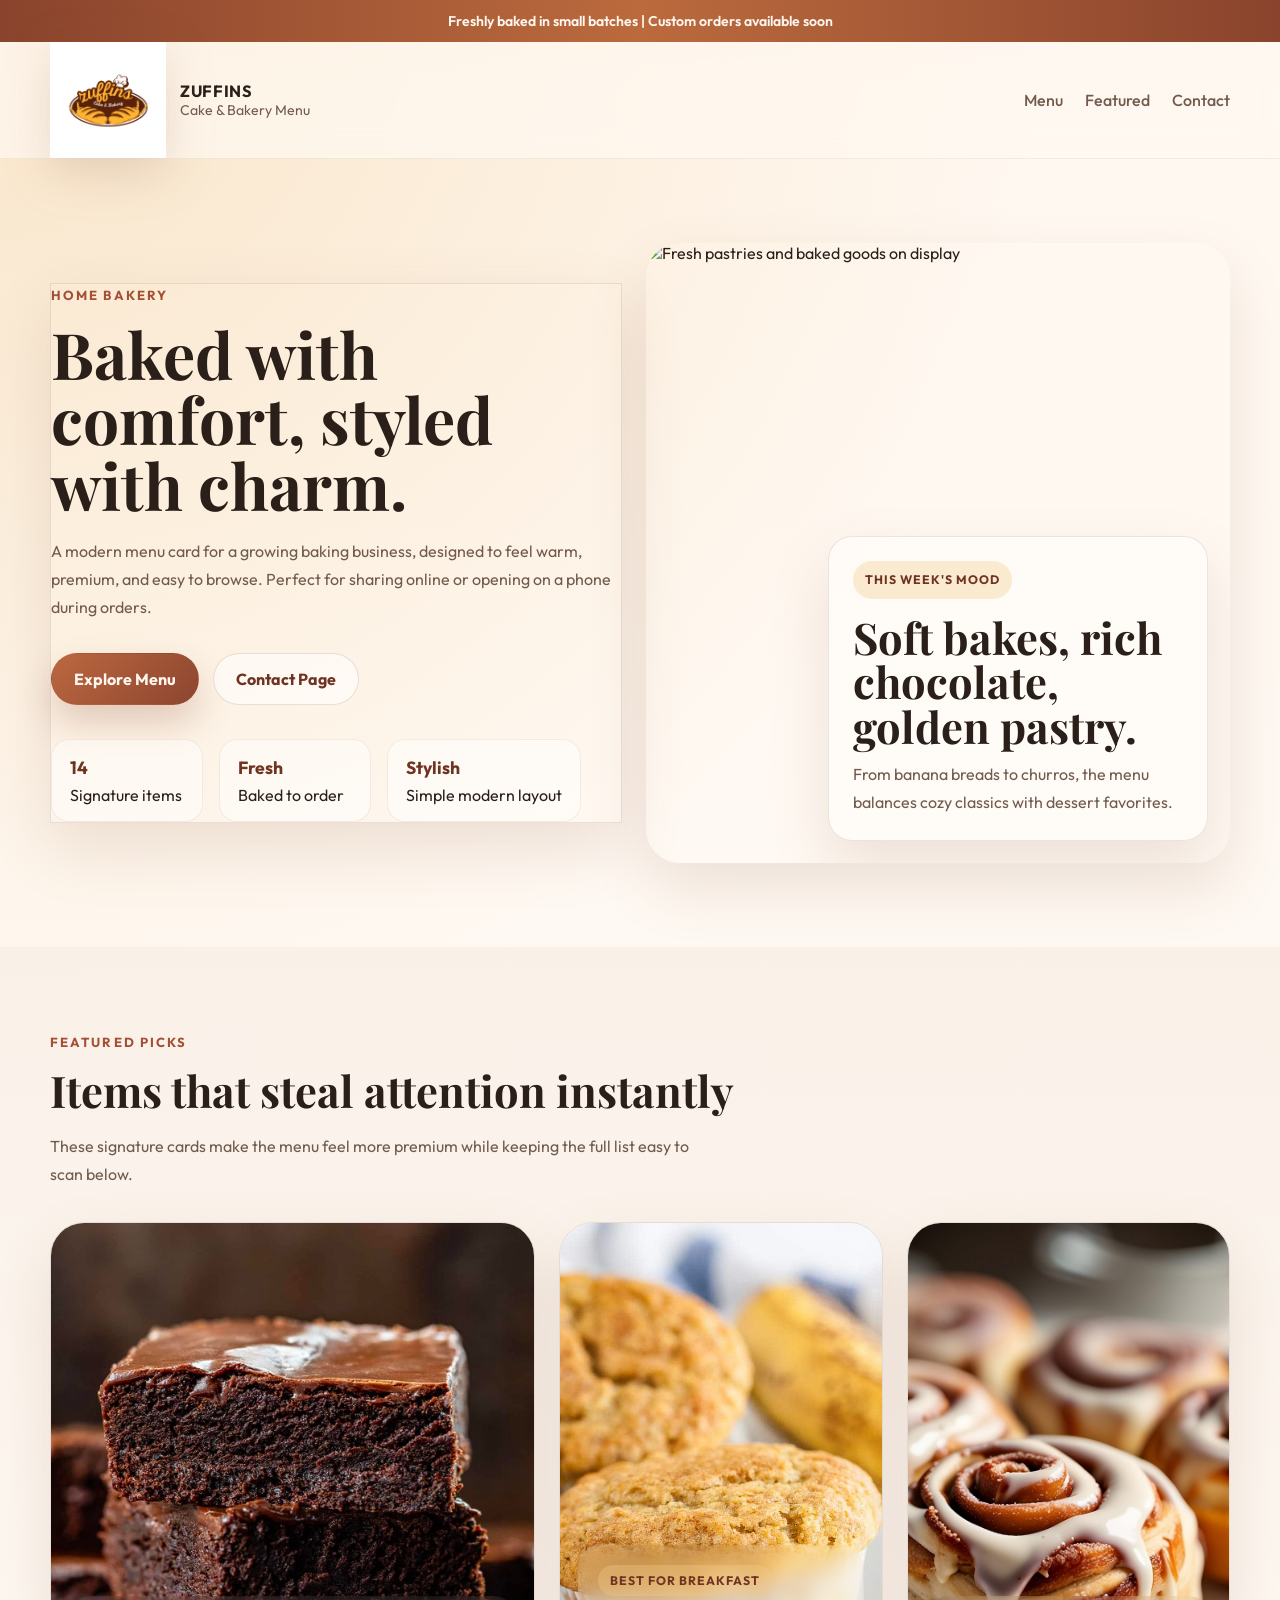
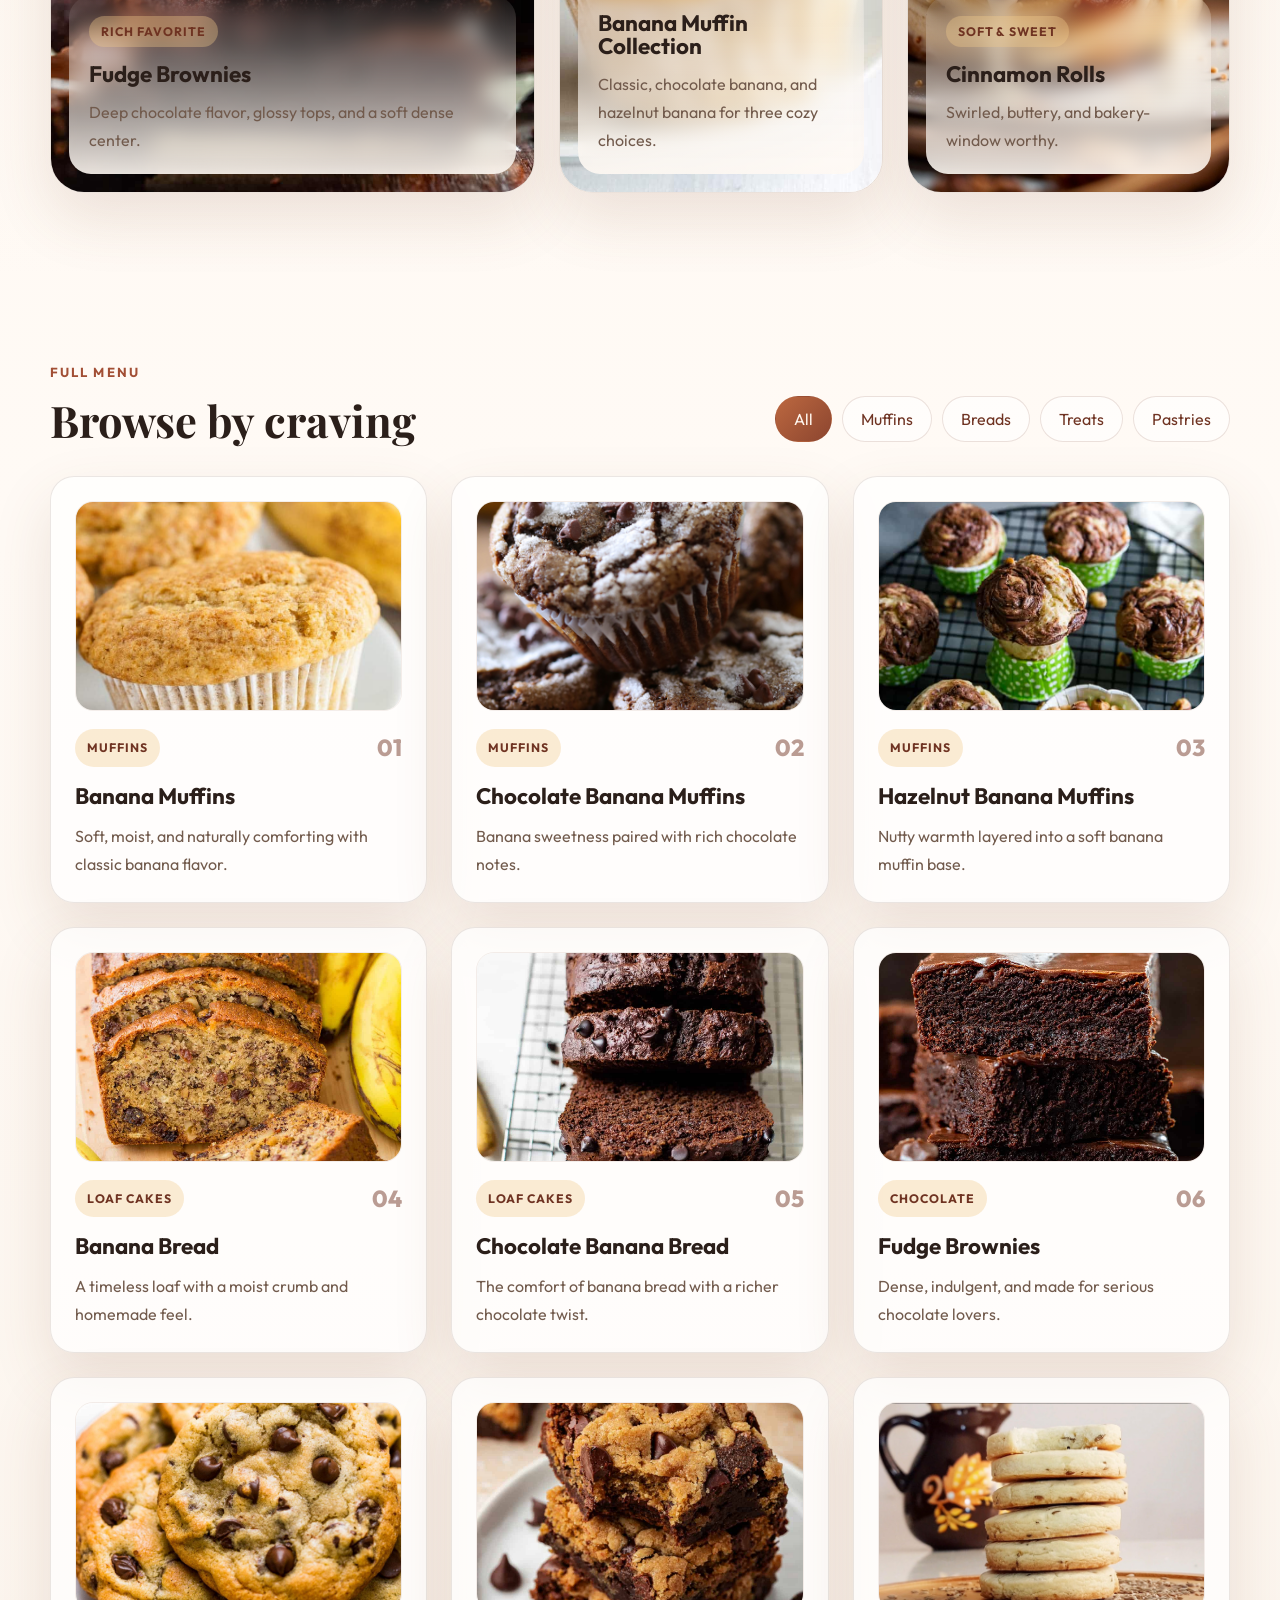
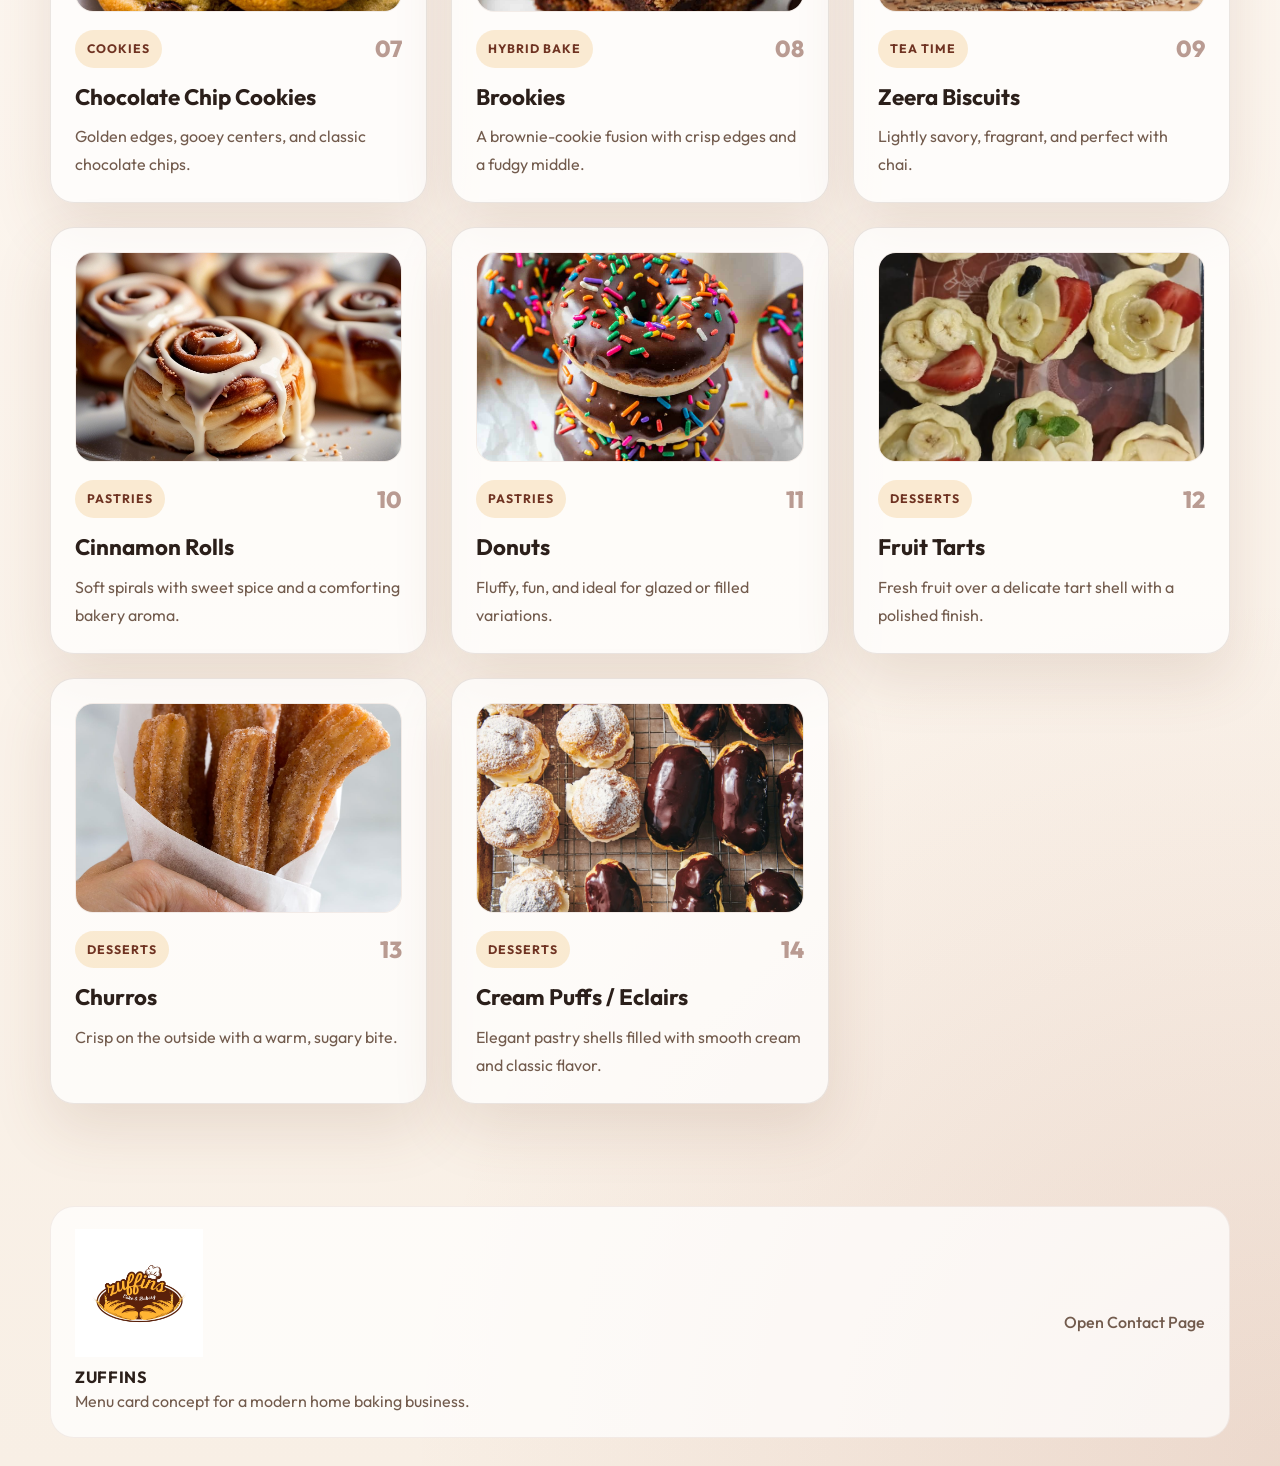
==== index.html @ c48b2ef0 "Initial bakery website" ====
<!DOCTYPE html>
<html lang="en">
<head>
  <meta charset="UTF-8">
  <meta name="viewport" content="width=device-width, initial-scale=1.0">
  <title>Zuffins | Bakery Menu</title>
  <meta name="description" content="A modern bakery menu featuring muffins, brownies, cookies, breads, and more.">
  <link rel="preconnect" href="https://fonts.googleapis.com">
  <link rel="preconnect" href="https://fonts.gstatic.com" crossorigin>
  <link href="https://fonts.googleapis.com/css2?family=Outfit:wght@300;400;500;600;700;800&family=Playfair+Display:wght@600;700;800&display=swap" rel="stylesheet">
  <link rel="stylesheet" href="bakery-menu.css">
</head>
<body>
  <div class="topbar">
    Freshly baked in small batches | Custom orders available soon
  </div>

  <header class="site-header">
    <div class="container nav-wrap">
      <a href="index.html" class="brand">
        <img src="bakery-logo.png" alt="Zuffins Cake and Bakery logo" class="brand-logo">
        <div class="brand-copy">
          <strong>Zuffins</strong>
          <span>Cake &amp; Bakery Menu</span>
        </div>
      </a>

      <nav class="site-nav">
        <a href="#menu">Menu</a>
        <a href="#specials">Featured</a>
        <a href="bakery-contact.html">Contact</a>
      </nav>
    </div>
  </header>

  <main>
    <section class="hero">
      <div class="container hero-grid">
        <div class="hero-copy">
          <p class="eyebrow">Home Bakery</p>
          <h1>Baked with comfort, styled with charm.</h1>
          <p class="hero-text">
            A modern menu card for a growing baking business, designed to feel warm, premium,
            and easy to browse. Perfect for sharing online or opening on a phone during orders.
          </p>

          <div class="hero-actions">
            <a href="#menu" class="button button-primary">Explore Menu</a>
            <a href="bakery-contact.html" class="button button-secondary">Contact Page</a>
          </div>

          <div class="hero-notes">
            <div>
              <strong>14</strong>
              <span>Signature items</span>
            </div>
            <div>
              <strong>Fresh</strong>
              <span>Baked to order</span>
            </div>
            <div>
              <strong>Stylish</strong>
              <span>Simple modern layout</span>
            </div>
          </div>
        </div>

        <div class="hero-card">
          <img src="https://images.pexels.com/photos/1854652/pexels-photo-1854652.jpeg?auto=compress&cs=tinysrgb&w=1200" alt="Fresh pastries and baked goods on display" loading="eager">
          <div class="hero-card-panel">
            <p class="panel-label">This Week's Mood</p>
            <h2>Soft bakes, rich chocolate, golden pastry.</h2>
            <p>From banana breads to churros, the menu balances cozy classics with dessert favorites.</p>
          </div>
        </div>
      </div>
    </section>

    <section class="section section-soft" id="specials">
      <div class="container">
        <div class="section-heading">
          <p class="eyebrow">Featured Picks</p>
          <h2>Items that steal attention instantly</h2>
          <p>These signature cards make the menu feel more premium while keeping the full list easy to scan below.</p>
        </div>

        <div class="featured-grid">
          <article class="featured-card featured-large">
            <img src="bakery-images/fudge%20brownies.jpg" alt="Chocolate brownies stacked on a plate" loading="lazy">
            <div class="featured-copy">
              <span class="tag">Rich Favorite</span>
              <h3>Fudge Brownies</h3>
              <p>Deep chocolate flavor, glossy tops, and a soft dense center.</p>
            </div>
          </article>

          <article class="featured-card">
            <img src="bakery-images/Banana-Muffins-Plated-Cravings-8.jpg" alt="Assorted muffins arranged on a serving tray" loading="lazy">
            <div class="featured-copy">
              <span class="tag">Best for Breakfast</span>
              <h3>Banana Muffin Collection</h3>
              <p>Classic, chocolate banana, and hazelnut banana for three cozy choices.</p>
            </div>
          </article>

          <article class="featured-card">
            <img src="bakery-images/cinnamon%20rolls.jpg" alt="Cinnamon rolls with icing" loading="lazy">
            <div class="featured-copy">
              <span class="tag">Soft &amp; Sweet</span>
              <h3>Cinnamon Rolls</h3>
              <p>Swirled, buttery, and bakery-window worthy.</p>
            </div>
          </article>
        </div>
      </div>
    </section>

    <section class="section" id="menu">
      <div class="container">
        <div class="section-heading heading-row">
          <div>
            <p class="eyebrow">Full Menu</p>
            <h2>Browse by craving</h2>
          </div>

          <div class="filter-bar" aria-label="Filter menu categories">
            <button class="filter-chip active" type="button" data-filter="all">All</button>
            <button class="filter-chip" type="button" data-filter="muffins">Muffins</button>
            <button class="filter-chip" type="button" data-filter="breads">Breads</button>
            <button class="filter-chip" type="button" data-filter="treats">Treats</button>
            <button class="filter-chip" type="button" data-filter="pastries">Pastries</button>
          </div>
        </div>

        <div class="menu-grid">
          <article class="menu-card" data-category="muffins">
            <img class="menu-card-media" src="bakery-images/Banana-Muffins-Plated-Cravings-8.jpg" alt="Banana muffins" loading="lazy">
            <div class="menu-card-top">
              <p class="menu-type">Muffins</p>
              <span>01</span>
            </div>
            <h3>Banana Muffins</h3>
            <p>Soft, moist, and naturally comforting with classic banana flavor.</p>
          </article>

          <article class="menu-card" data-category="muffins">
            <img class="menu-card-media" src="bakery-images/Chocolate%20banana%20muffins.jpg" alt="Chocolate banana muffins" loading="lazy">
            <div class="menu-card-top">
              <p class="menu-type">Muffins</p>
              <span>02</span>
            </div>
            <h3>Chocolate Banana Muffins</h3>
            <p>Banana sweetness paired with rich chocolate notes.</p>
          </article>

          <article class="menu-card" data-category="muffins">
            <img class="menu-card-media" src="bakery-images/Hazelnut%20Banana%20Muffins.jpg" alt="Hazelnut banana muffins" loading="lazy">
            <div class="menu-card-top">
              <p class="menu-type">Muffins</p>
              <span>03</span>
            </div>
            <h3>Hazelnut Banana Muffins</h3>
            <p>Nutty warmth layered into a soft banana muffin base.</p>
          </article>

          <article class="menu-card" data-category="breads">
            <img class="menu-card-media" src="bakery-images/banana%20bread.jpg" alt="Banana bread loaf" loading="lazy">
            <div class="menu-card-top">
              <p class="menu-type">Loaf Cakes</p>
              <span>04</span>
            </div>
            <h3>Banana Bread</h3>
            <p>A timeless loaf with a moist crumb and homemade feel.</p>
          </article>

          <article class="menu-card" data-category="breads">
            <img class="menu-card-media" src="bakery-images/Chocolate%20Banana%20Bread.jpg" alt="Chocolate banana bread loaf" loading="lazy">
            <div class="menu-card-top">
              <p class="menu-type">Loaf Cakes</p>
              <span>05</span>
            </div>
            <h3>Chocolate Banana Bread</h3>
            <p>The comfort of banana bread with a richer chocolate twist.</p>
          </article>

          <article class="menu-card" data-category="treats">
            <img class="menu-card-media" src="bakery-images/fudge%20brownies.jpg" alt="Fudge brownies" loading="lazy">
            <div class="menu-card-top">
              <p class="menu-type">Chocolate</p>
              <span>06</span>
            </div>
            <h3>Fudge Brownies</h3>
            <p>Dense, indulgent, and made for serious chocolate lovers.</p>
          </article>

          <article class="menu-card" data-category="treats">
            <img class="menu-card-media" src="bakery-images/CHOCOLATE%20CHIP%20COOKIES.jpg" alt="Chocolate chip cookies" loading="lazy">
            <div class="menu-card-top">
              <p class="menu-type">Cookies</p>
              <span>07</span>
            </div>
            <h3>Chocolate Chip Cookies</h3>
            <p>Golden edges, gooey centers, and classic chocolate chips.</p>
          </article>

          <article class="menu-card" data-category="treats">
            <img class="menu-card-media" src="bakery-images/Brookies.jpg" alt="Brookies" loading="lazy">
            <div class="menu-card-top">
              <p class="menu-type">Hybrid Bake</p>
              <span>08</span>
            </div>
            <h3>Brookies</h3>
            <p>A brownie-cookie fusion with crisp edges and a fudgy middle.</p>
          </article>

          <article class="menu-card" data-category="treats">
            <img class="menu-card-media" src="bakery-images/zeera%20biscuits.jpg" alt="Zeera biscuits" loading="lazy">
            <div class="menu-card-top">
              <p class="menu-type">Tea Time</p>
              <span>09</span>
            </div>
            <h3>Zeera Biscuits</h3>
            <p>Lightly savory, fragrant, and perfect with chai.</p>
          </article>

          <article class="menu-card" data-category="pastries">
            <img class="menu-card-media" src="bakery-images/cinnamon%20rolls.jpg" alt="Cinnamon rolls" loading="lazy">
            <div class="menu-card-top">
              <p class="menu-type">Pastries</p>
              <span>10</span>
            </div>
            <h3>Cinnamon Rolls</h3>
            <p>Soft spirals with sweet spice and a comforting bakery aroma.</p>
          </article>

          <article class="menu-card" data-category="pastries">
            <img class="menu-card-media" src="bakery-images/Donuts.jpg" alt="Donuts" loading="lazy">
            <div class="menu-card-top">
              <p class="menu-type">Pastries</p>
              <span>11</span>
            </div>
            <h3>Donuts</h3>
            <p>Fluffy, fun, and ideal for glazed or filled variations.</p>
          </article>

          <article class="menu-card" data-category="pastries">
            <img class="menu-card-media" src="bakery-images/fruit%20tarts.jpeg" alt="Fruit tart" loading="lazy">
            <div class="menu-card-top">
              <p class="menu-type">Desserts</p>
              <span>12</span>
            </div>
            <h3>Fruit Tarts</h3>
            <p>Fresh fruit over a delicate tart shell with a polished finish.</p>
          </article>

          <article class="menu-card" data-category="pastries">
            <img class="menu-card-media" src="bakery-images/churros.jpg" alt="Churros with chocolate sauce" loading="lazy">
            <div class="menu-card-top">
              <p class="menu-type">Desserts</p>
              <span>13</span>
            </div>
            <h3>Churros</h3>
            <p>Crisp on the outside with a warm, sugary bite.</p>
          </article>

          <article class="menu-card" data-category="pastries">
            <img class="menu-card-media" src="bakery-images/cream%20puffs.jpg" alt="Cream puffs" loading="lazy">
            <div class="menu-card-top">
              <p class="menu-type">Desserts</p>
              <span>14</span>
            </div>
            <h3>Cream Puffs / Eclairs</h3>
            <p>Elegant pastry shells filled with smooth cream and classic flavor.</p>
          </article>
        </div>
      </div>
    </section>

  </main>

  <footer class="site-footer">
    <div class="container footer-wrap">
      <div>
        <img src="bakery-logo.png" alt="Zuffins Cake and Bakery logo" class="footer-logo">
        <strong>Zuffins</strong>
        <p>Menu card concept for a modern home baking business.</p>
      </div>
      <a href="bakery-contact.html" class="footer-link">Open Contact Page</a>
    </div>
  </footer>

  <script src="bakery-menu.js"></script>
</body>
</html>
---- bakery-menu.css ----
:root {
  --bg: #fffaf4;
  --bg-soft: #f7eee4;
  --surface: rgba(255, 255, 255, 0.78);
  --surface-strong: #fffdf9;
  --text: #2b1f1a;
  --muted: #725b4d;
  --line: rgba(91, 61, 47, 0.12);
  --accent: #a24f35;
  --accent-deep: #6f3322;
  --highlight: #f0c98c;
  --shadow: 0 25px 60px rgba(129, 76, 48, 0.14);
  --radius-xl: 34px;
  --radius-lg: 24px;
  --radius-md: 18px;
}

* {
  box-sizing: border-box;
}

html {
  scroll-behavior: smooth;
}

body {
  margin: 0;
  color: var(--text);
  font-family: "Outfit", sans-serif;
  background:
    radial-gradient(circle at top left, rgba(240, 201, 140, 0.4), transparent 22%),
    radial-gradient(circle at bottom right, rgba(162, 79, 53, 0.14), transparent 18%),
    linear-gradient(180deg, #fff8f1 0%, #fffaf5 46%, #f8efe5 100%);
}

img {
  display: block;
  width: 100%;
}

a {
  color: inherit;
  text-decoration: none;
}

button {
  font: inherit;
}

.container {
  width: min(1180px, calc(100% - 32px));
  margin: 0 auto;
}

.topbar {
  padding: 12px 16px;
  text-align: center;
  font-size: 0.88rem;
  font-weight: 600;
  color: #fff7ef;
  background: linear-gradient(90deg, #8a442d 0%, #bb6a3d 50%, #8a442d 100%);
}

.site-header {
  position: sticky;
  top: 0;
  z-index: 10;
  backdrop-filter: blur(18px);
  background: rgba(255, 248, 241, 0.74);
  border-bottom: 1px solid rgba(111, 51, 34, 0.08);
}

.nav-wrap,
.site-nav,
.hero-actions,
.hero-notes,
.filter-bar,
.footer-wrap {
  display: flex;
  align-items: center;
}

.nav-wrap,
.footer-wrap {
  justify-content: space-between;
  gap: 18px;
  min-height: 82px;
}

.brand {
  display: inline-flex;
  align-items: center;
  gap: 14px;
}

.brand-copy {
  display: flex;
  flex-direction: column;
}

.brand strong,
.footer-wrap strong {
  display: block;
  font-size: 1.02rem;
  letter-spacing: 0.04em;
  text-transform: uppercase;
}

.brand span:last-child {
  color: var(--muted);
  font-size: 0.88rem;
}

.brand-logo {
  width: 116px;
  height: auto;
  object-fit: contain;
  filter: drop-shadow(0 14px 24px rgba(129, 76, 48, 0.18));
}

.site-nav {
  gap: 22px;
}

.site-nav a,
.footer-link {
  color: var(--muted);
  font-weight: 500;
  transition: color 180ms ease, transform 180ms ease;
}

.site-nav a:hover,
.footer-link:hover {
  color: var(--accent-deep);
  transform: translateY(-1px);
}

.hero,
.section {
  padding: 84px 0;
}

.section-soft {
  background: linear-gradient(180deg, rgba(247, 238, 228, 0.7), rgba(255, 255, 255, 0));
}

.hero-grid,
.featured-grid,
.menu-grid {
  display: grid;
  gap: 24px;
}

.hero-grid {
  grid-template-columns: 1fr 1.02fr;
  align-items: center;
}

.hero-copy,
.hero-card-panel,
.menu-card,
.featured-card,
.contact-card {
  border: 1px solid var(--line);
  box-shadow: var(--shadow);
}

.eyebrow {
  margin: 0 0 14px;
  color: var(--accent);
  font-size: 0.82rem;
  font-weight: 700;
  letter-spacing: 0.16em;
  text-transform: uppercase;
}

h1,
h2,
h3 {
  margin: 0;
  line-height: 1.02;
}

h1,
h2 {
  font-family: "Playfair Display", serif;
}

h1 {
  font-size: clamp(3rem, 5vw, 5.5rem);
  max-width: 11ch;
}

h2 {
  font-size: clamp(2.2rem, 3.4vw, 3.8rem);
}

h3 {
  font-size: 1.4rem;
}

p {
  margin: 0;
  color: var(--muted);
  line-height: 1.75;
}

.hero-text,
.section-heading p:last-child {
  margin-top: 20px;
  max-width: 60ch;
}

.button {
  display: inline-flex;
  align-items: center;
  justify-content: center;
  min-height: 52px;
  padding: 0 22px;
  border-radius: 999px;
  font-weight: 700;
  border: 1px solid transparent;
  transition: transform 180ms ease, box-shadow 180ms ease, background-color 180ms ease;
}

.button:hover,
.filter-chip:hover {
  transform: translateY(-2px);
}

.button-primary {
  color: #fff7ef;
  background: linear-gradient(135deg, #bc6840, #8c452f);
  box-shadow: 0 18px 35px rgba(140, 69, 47, 0.24);
}

.button-secondary {
  color: var(--accent-deep);
  border-color: rgba(111, 51, 34, 0.14);
  background: rgba(255, 255, 255, 0.55);
}

.hero-actions {
  gap: 14px;
  margin-top: 32px;
  flex-wrap: wrap;
}

.hero-notes {
  gap: 16px;
  margin-top: 34px;
  flex-wrap: wrap;
}

.hero-notes div {
  min-width: 152px;
  padding: 16px 18px;
  border-radius: 18px;
  background: rgba(255, 255, 255, 0.46);
  border: 1px solid rgba(111, 51, 34, 0.08);
}

.hero-notes strong {
  display: block;
  color: var(--accent-deep);
  font-size: 1.1rem;
  margin-bottom: 6px;
}

.hero-card {
  position: relative;
  min-height: 620px;
  border-radius: var(--radius-xl);
  overflow: hidden;
  box-shadow: var(--shadow);
}

.hero-card img,
.featured-card img {
  height: 100%;
  object-fit: cover;
}

.hero-card-panel {
  position: absolute;
  right: 22px;
  bottom: 22px;
  width: min(380px, calc(100% - 44px));
  padding: 24px;
  border-radius: 24px;
  background: rgba(255, 251, 246, 0.88);
}

.panel-label,
.tag,
.menu-type {
  display: inline-flex;
  align-items: center;
  width: fit-content;
  padding: 8px 12px;
  border-radius: 999px;
  font-size: 0.77rem;
  font-weight: 700;
  letter-spacing: 0.08em;
  text-transform: uppercase;
  color: var(--accent-deep);
  background: rgba(240, 201, 140, 0.36);
}

.hero-card-panel h2,
.featured-copy h3 {
  margin: 16px 0 12px;
}

.section-heading {
  margin-bottom: 34px;
}

.heading-row {
  display: flex;
  align-items: end;
  justify-content: space-between;
  gap: 18px;
  flex-wrap: wrap;
}

.featured-grid {
  grid-template-columns: 1.2fr 0.8fr 0.8fr;
}

.featured-card {
  position: relative;
  min-height: 360px;
  border-radius: var(--radius-xl);
  overflow: hidden;
}

.featured-large {
  min-height: 430px;
}

.featured-copy {
  position: absolute;
  inset: auto 18px 18px 18px;
  padding: 20px;
  border-radius: 22px;
  background: linear-gradient(180deg, rgba(255, 251, 246, 0.06), rgba(255, 249, 243, 0.9));
  backdrop-filter: blur(10px);
}

.filter-bar {
  gap: 10px;
  flex-wrap: wrap;
}

.filter-chip {
  padding: 12px 18px;
  border: 1px solid rgba(111, 51, 34, 0.14);
  border-radius: 999px;
  color: var(--accent-deep);
  background: rgba(255, 255, 255, 0.55);
  cursor: pointer;
  transition: all 180ms ease;
}

.filter-chip.active {
  color: #fff7ef;
  border-color: transparent;
  background: linear-gradient(135deg, #bc6840, #8c452f);
}

.menu-grid {
  grid-template-columns: repeat(3, minmax(0, 1fr));
}

.menu-card {
  padding: 24px;
  border-radius: var(--radius-lg);
  background: rgba(255, 255, 255, 0.7);
  transition: transform 180ms ease, opacity 180ms ease, border-color 180ms ease;
}

.menu-card-media {
  width: 100%;
  height: 210px;
  margin-bottom: 18px;
  border-radius: 18px;
  object-fit: cover;
  border: 1px solid rgba(111, 51, 34, 0.08);
}

.menu-card.hidden {
  display: none;
}

.menu-card:hover {
  transform: translateY(-4px);
  border-color: rgba(162, 79, 53, 0.24);
}

.menu-card-top {
  display: flex;
  align-items: center;
  justify-content: space-between;
  gap: 12px;
  margin-bottom: 18px;
}

.menu-card-top span {
  color: rgba(111, 51, 34, 0.48);
  font-size: 1.45rem;
  font-weight: 800;
}

.menu-card h3 {
  margin-bottom: 14px;
}

.site-footer {
  padding: 18px 0 28px;
}

.footer-wrap {
  padding: 22px 24px;
  min-height: auto;
  border-radius: 24px;
  background: rgba(255, 255, 255, 0.72);
  border: 1px solid rgba(111, 51, 34, 0.08);
}

.footer-logo {
  width: 128px;
  margin-bottom: 10px;
}

.contact-shell {
  min-height: calc(100vh - 130px);
  display: flex;
  align-items: center;
  padding: 44px 0 80px;
}

.contact-layout {
  display: grid;
  grid-template-columns: 1.1fr 0.9fr;
  gap: 24px;
  align-items: stretch;
}

.contact-card {
  padding: 34px;
  border-radius: var(--radius-xl);
  background: rgba(255, 255, 255, 0.78);
}

.contact-card-main {
  background:
    radial-gradient(circle at top right, rgba(240, 201, 140, 0.3), transparent 28%),
    rgba(255, 255, 255, 0.82);
}

.contact-card-side {
  background: linear-gradient(180deg, rgba(255, 250, 244, 0.95), rgba(247, 238, 228, 0.96));
}

.contact-links {
  display: grid;
  gap: 14px;
  margin-top: 28px;
}

.contact-link {
  display: flex;
  align-items: flex-start;
  justify-content: space-between;
  gap: 16px;
  padding: 20px 22px;
  border-radius: 20px;
  border: 1px solid rgba(111, 51, 34, 0.08);
  background: rgba(247, 238, 228, 0.6);
  transition: transform 180ms ease, border-color 180ms ease, box-shadow 180ms ease;
}

.contact-link:hover {
  transform: translateY(-3px);
  border-color: rgba(162, 79, 53, 0.2);
  box-shadow: 0 16px 30px rgba(129, 76, 48, 0.12);
}

.contact-link strong,
.contact-step strong,
.contact-note strong {
  display: block;
  margin-bottom: 6px;
  color: var(--accent-deep);
  font-size: 1.02rem;
}

.contact-link p,
.contact-step p,
.contact-note p {
  margin: 0;
}

.contact-link-primary {
  background: linear-gradient(135deg, rgba(188, 104, 64, 0.16), rgba(240, 201, 140, 0.24));
}

.contact-link span:last-child {
  color: var(--accent-deep);
  font-weight: 700;
  white-space: nowrap;
}

.contact-steps {
  display: grid;
  gap: 16px;
  margin-top: 10px;
}

.contact-step {
  display: grid;
  grid-template-columns: 58px 1fr;
  gap: 16px;
  align-items: start;
  padding: 18px 0;
  border-bottom: 1px solid rgba(111, 51, 34, 0.08);
}

.contact-step:last-child {
  border-bottom: 0;
  padding-bottom: 0;
}

.step-number {
  display: grid;
  place-items: center;
  width: 52px;
  height: 52px;
  border-radius: 16px;
  color: #fff7ef;
  font-weight: 800;
  background: linear-gradient(135deg, #bc6840, #8c452f);
}

.contact-note {
  margin-top: 28px;
  padding: 18px 20px;
  border-radius: 20px;
  background: rgba(255, 255, 255, 0.62);
  border: 1px solid rgba(111, 51, 34, 0.08);
}

@media (max-width: 1080px) {
  .hero-grid,
  .featured-grid,
  .menu-grid,
  .contact-layout {
    grid-template-columns: 1fr;
  }

  .featured-card,
  .featured-large,
  .hero-card {
    min-height: 320px;
  }
}

@media (max-width: 760px) {
  .site-header {
    position: static;
  }

  .nav-wrap,
  .site-nav,
  .heading-row,
  .footer-wrap {
    align-items: flex-start;
    flex-direction: column;
  }

  .hero,
  .section {
    padding: 64px 0;
  }

  .hero-card-panel,
  .contact-card,
  .menu-card {
    padding: 22px;
  }

  .brand-logo {
    width: 94px;
  }

  h1 {
    font-size: clamp(2.6rem, 12vw, 4rem);
  }

  h2 {
    font-size: clamp(2rem, 9vw, 3rem);
  }
}
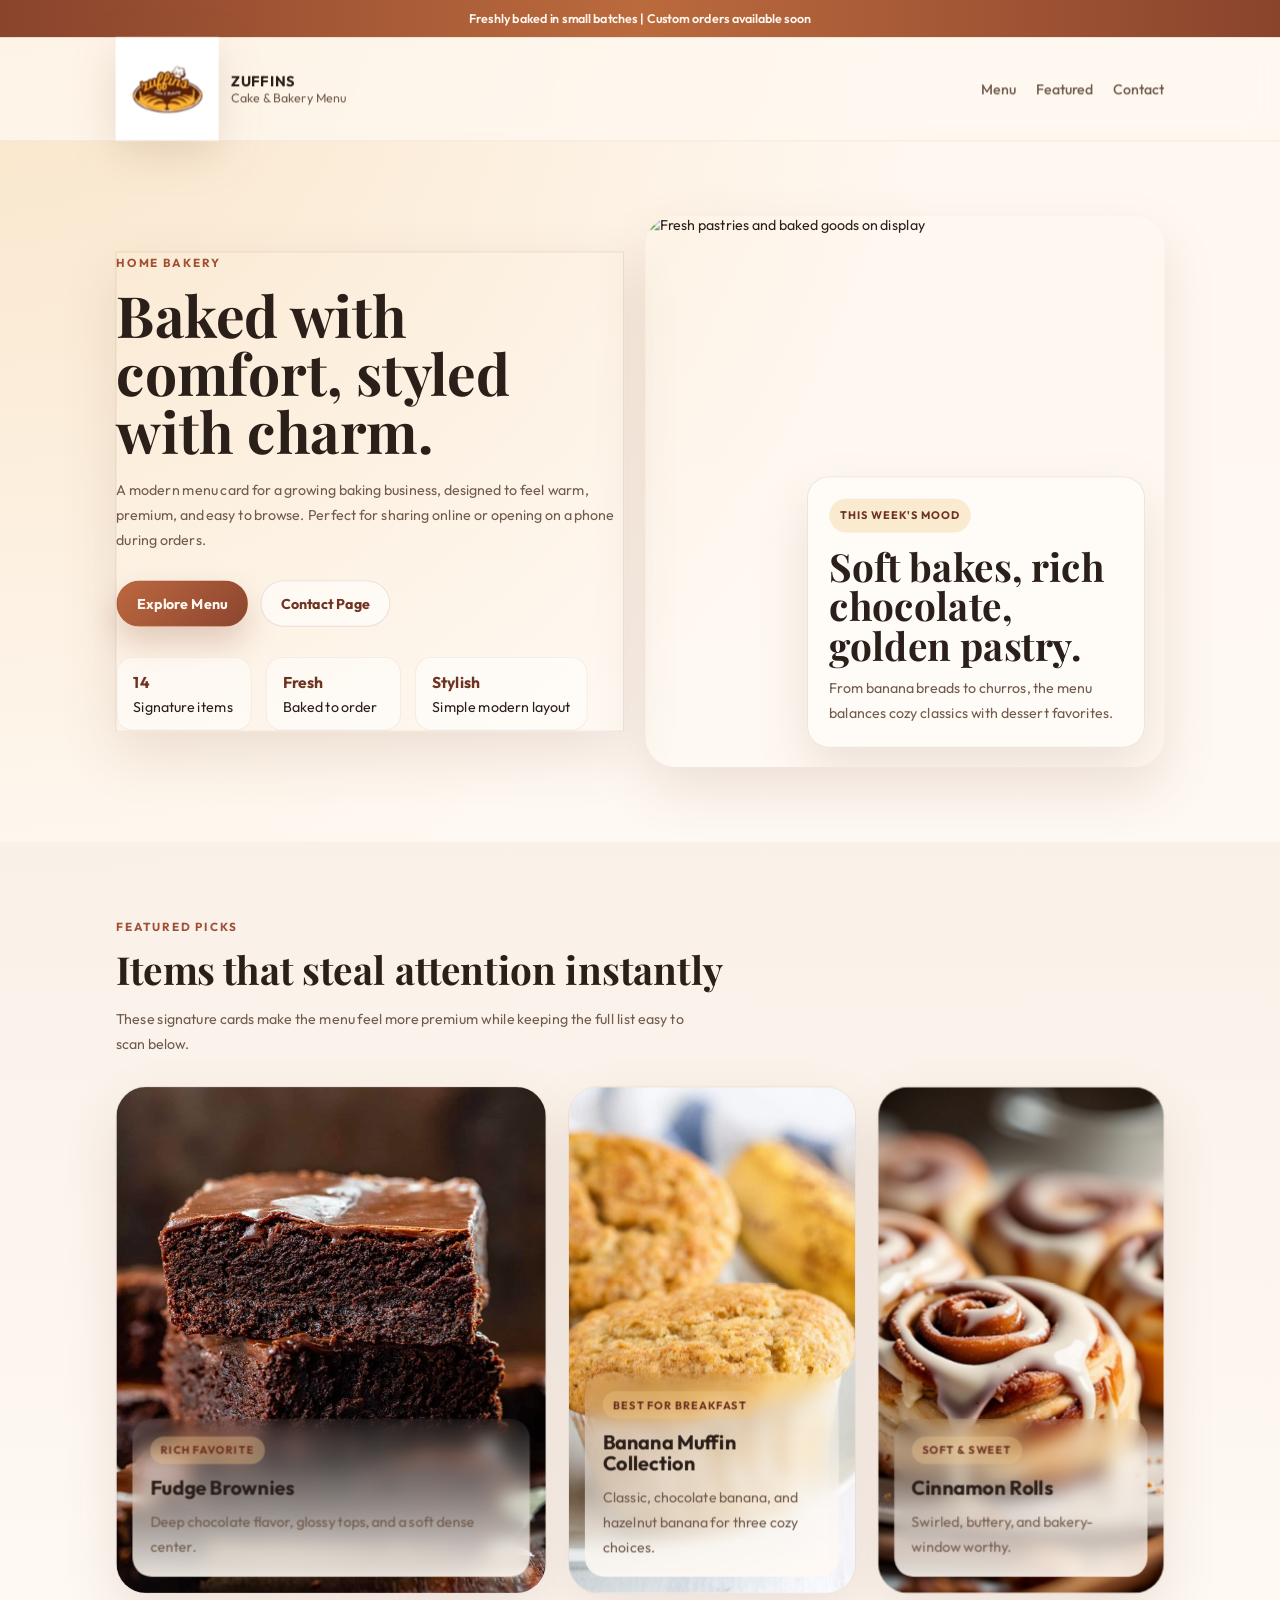
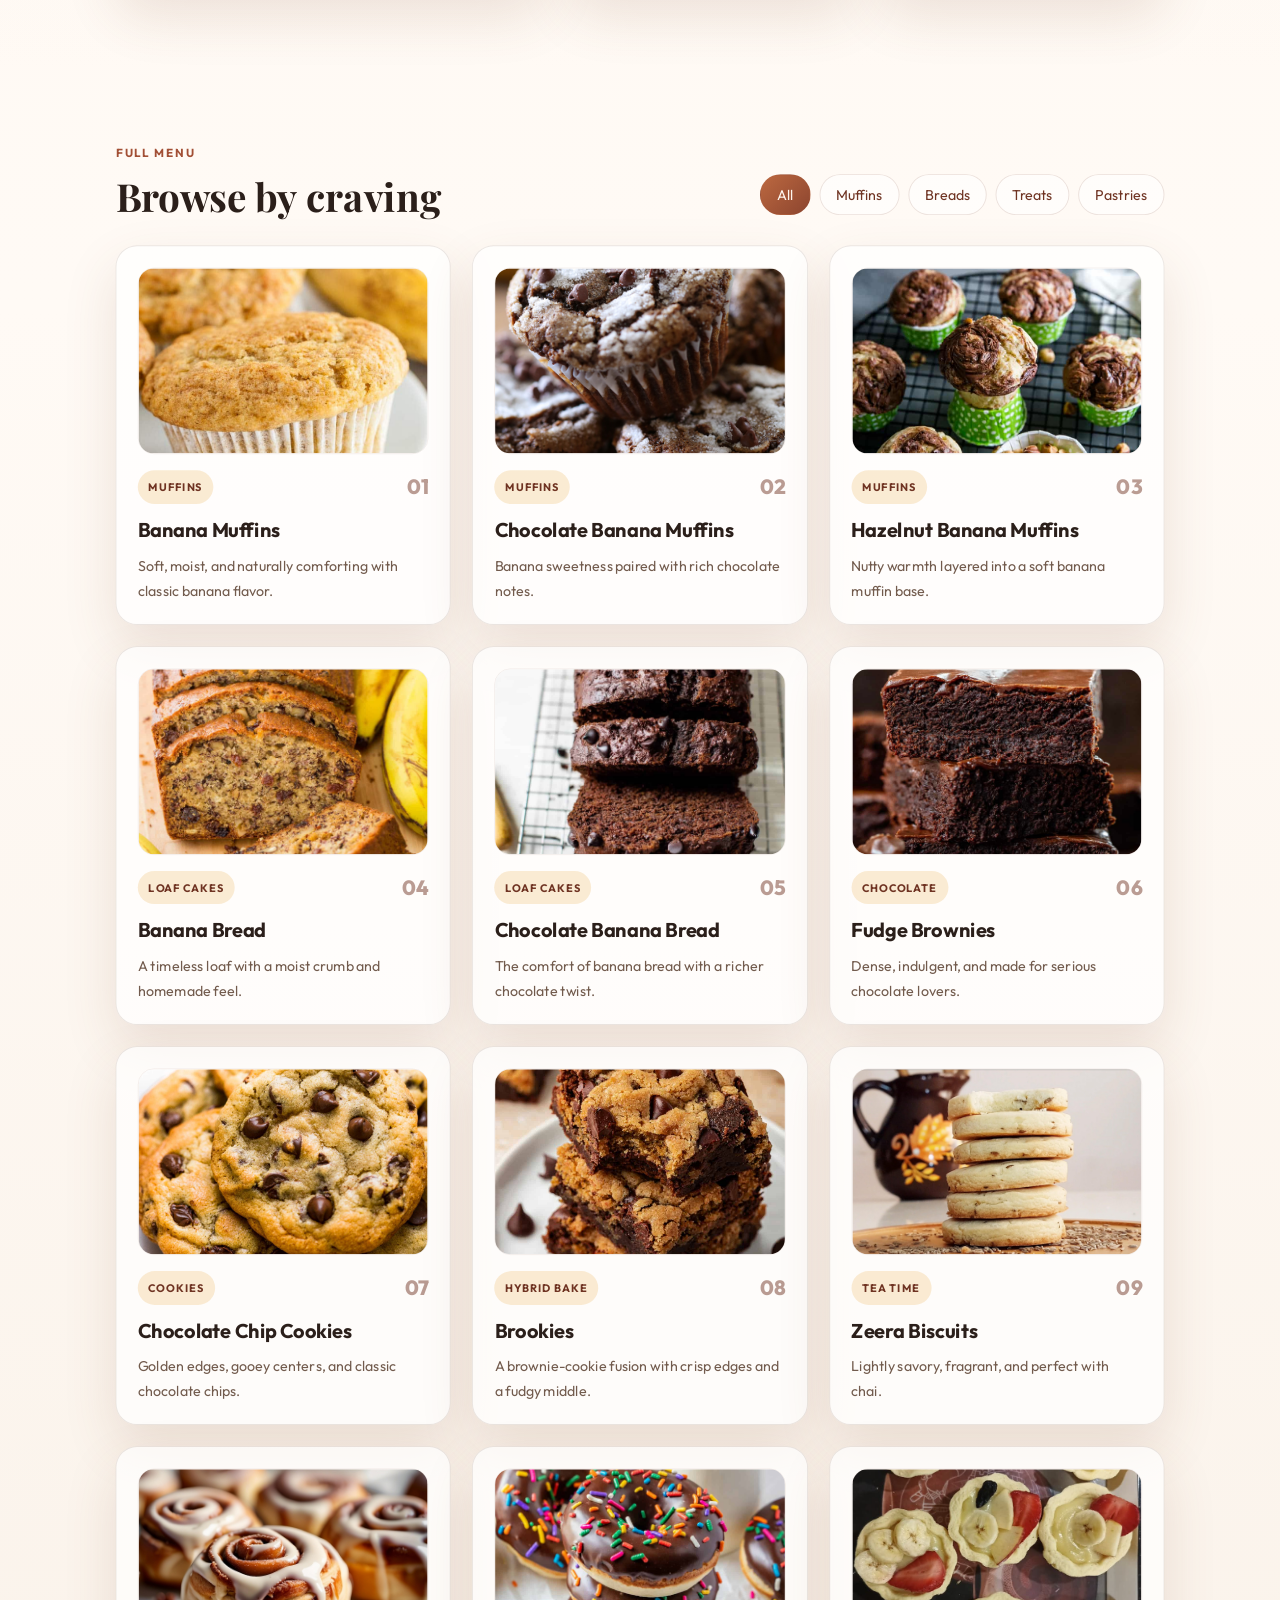
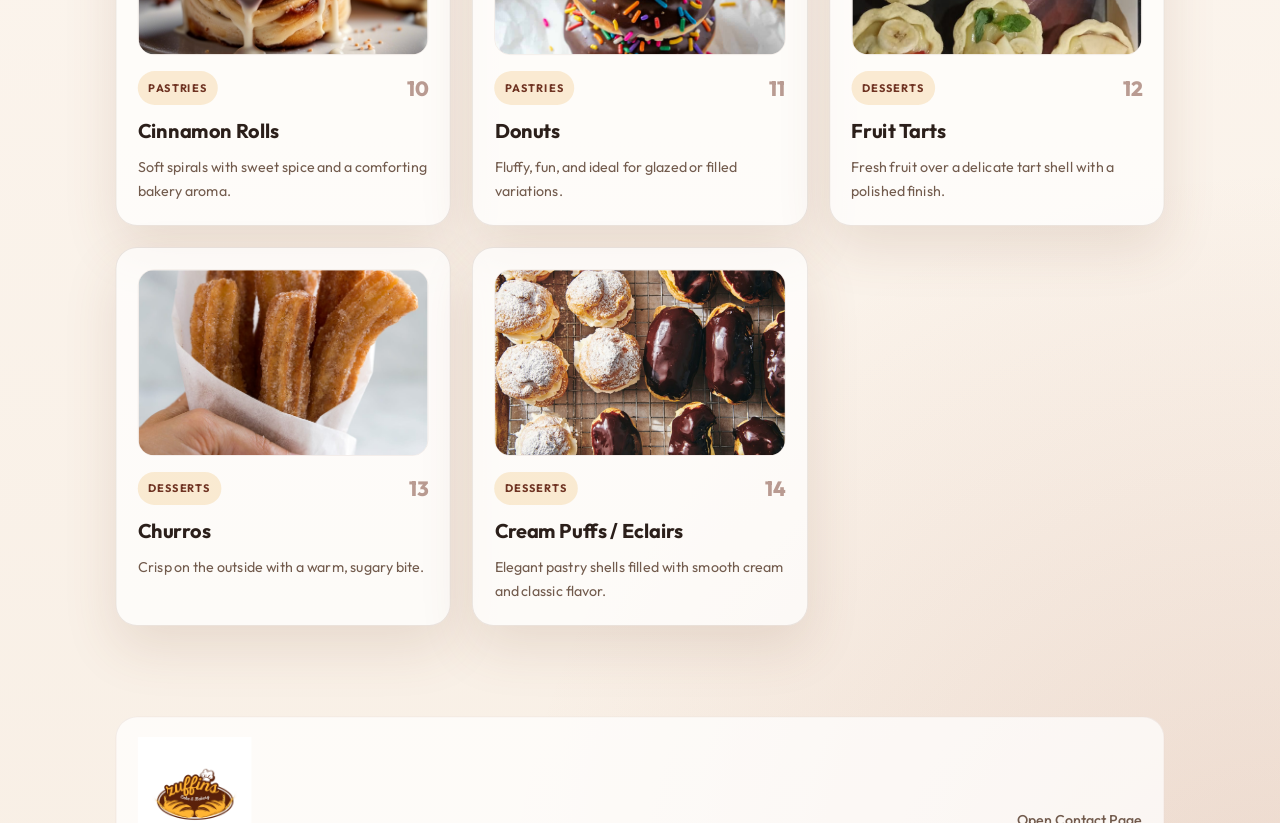
==== commit 3a66404c: "Scale desktop layout on mobile" ====
--- a/index.html
+++ b/index.html
@@ -2,7 +2,7 @@
 <html lang="en">
 <head>
   <meta charset="UTF-8">
-  <meta name="viewport" content="width=device-width, initial-scale=1.0">
+  <meta name="viewport" content="width=1440, initial-scale=1.0">
   <title>Zuffins | Bakery Menu</title>
   <meta name="description" content="A modern bakery menu featuring muffins, brownies, cookies, breads, and more.">
   <link rel="preconnect" href="https://fonts.googleapis.com">
@@ -11,29 +11,31 @@
   <link rel="stylesheet" href="bakery-menu.css">
 </head>
 <body>
-  <div class="topbar">
-    Freshly baked in small batches | Custom orders available soon
-  </div>
-
-  <header class="site-header">
-    <div class="container nav-wrap">
-      <a href="index.html" class="brand">
-        <img src="bakery-logo.png" alt="Zuffins Cake and Bakery logo" class="brand-logo">
-        <div class="brand-copy">
-          <strong>Zuffins</strong>
-          <span>Cake &amp; Bakery Menu</span>
-        </div>
-      </a>
-
-      <nav class="site-nav">
-        <a href="#menu">Menu</a>
-        <a href="#specials">Featured</a>
-        <a href="bakery-contact.html">Contact</a>
-      </nav>
-    </div>
-  </header>
-
-  <main>
+  <div class="desktop-scale-shell">
+    <div class="desktop-scale-stage">
+      <div class="topbar">
+        Freshly baked in small batches | Custom orders available soon
+      </div>
+
+      <header class="site-header">
+        <div class="container nav-wrap">
+          <a href="index.html" class="brand">
+            <img src="bakery-logo.png" alt="Zuffins Cake and Bakery logo" class="brand-logo">
+            <div class="brand-copy">
+              <strong>Zuffins</strong>
+              <span>Cake &amp; Bakery Menu</span>
+            </div>
+          </a>
+
+          <nav class="site-nav">
+            <a href="#menu">Menu</a>
+            <a href="#specials">Featured</a>
+            <a href="bakery-contact.html">Contact</a>
+          </nav>
+        </div>
+      </header>
+
+      <main>
     <section class="hero">
       <div class="container hero-grid">
         <div class="hero-copy">
@@ -276,19 +278,21 @@
       </div>
     </section>
 
-  </main>
-
-  <footer class="site-footer">
-    <div class="container footer-wrap">
-      <div>
-        <img src="bakery-logo.png" alt="Zuffins Cake and Bakery logo" class="footer-logo">
-        <strong>Zuffins</strong>
-        <p>Menu card concept for a modern home baking business.</p>
-      </div>
-      <a href="bakery-contact.html" class="footer-link">Open Contact Page</a>
+      </main>
+
+      <footer class="site-footer">
+        <div class="container footer-wrap">
+          <div>
+            <img src="bakery-logo.png" alt="Zuffins Cake and Bakery logo" class="footer-logo">
+            <strong>Zuffins</strong>
+            <p>Menu card concept for a modern home baking business.</p>
+          </div>
+          <a href="bakery-contact.html" class="footer-link">Open Contact Page</a>
+        </div>
+      </footer>
     </div>
-  </footer>
-
+  </div>
+  <script src="bakery-scale.js"></script>
   <script src="bakery-menu.js"></script>
 </body>
 </html>
--- a/bakery-menu.css
+++ b/bakery-menu.css
@@ -33,6 +33,16 @@
     linear-gradient(180deg, #fff8f1 0%, #fffaf5 46%, #f8efe5 100%);
 }
 
+.desktop-scale-shell {
+  width: 100%;
+  overflow: hidden;
+}
+
+.desktop-scale-stage {
+  width: 1440px;
+  transform-origin: top left;
+}
+
 img {
   display: block;
   width: 100%;
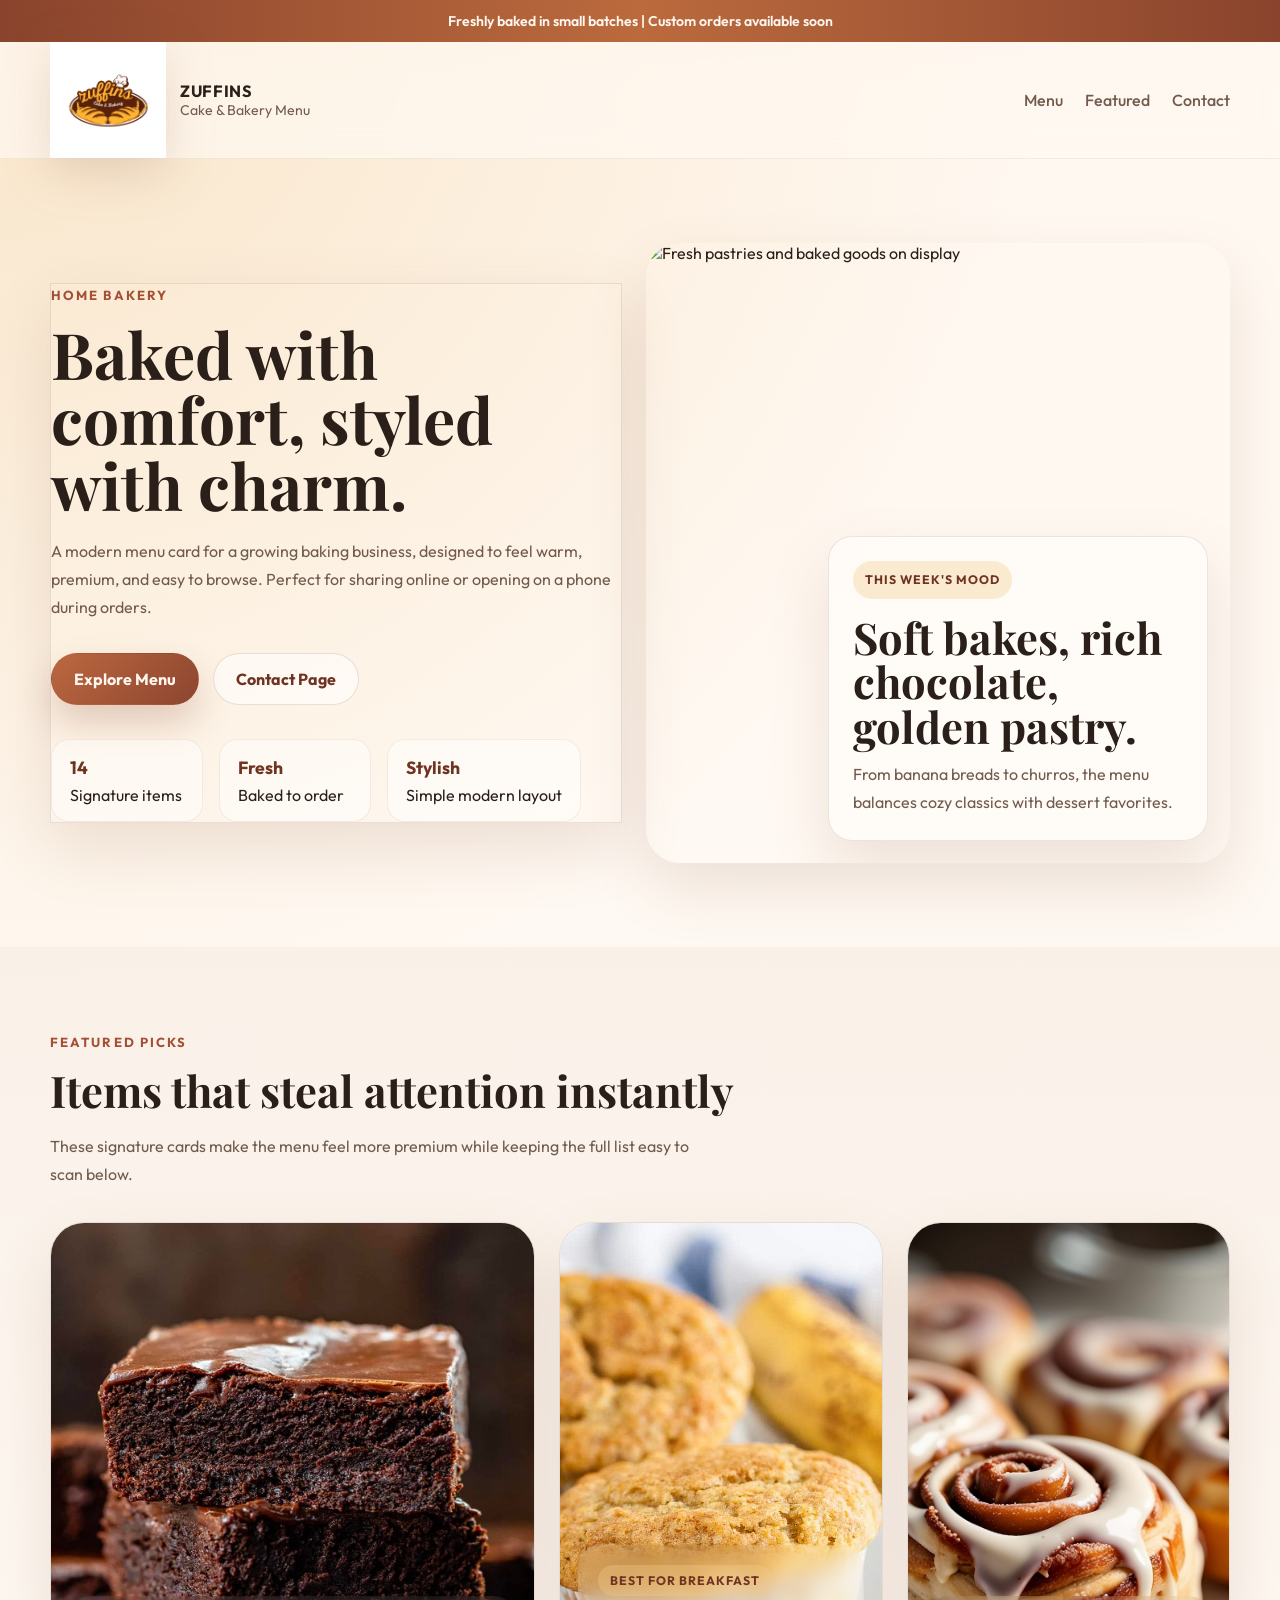
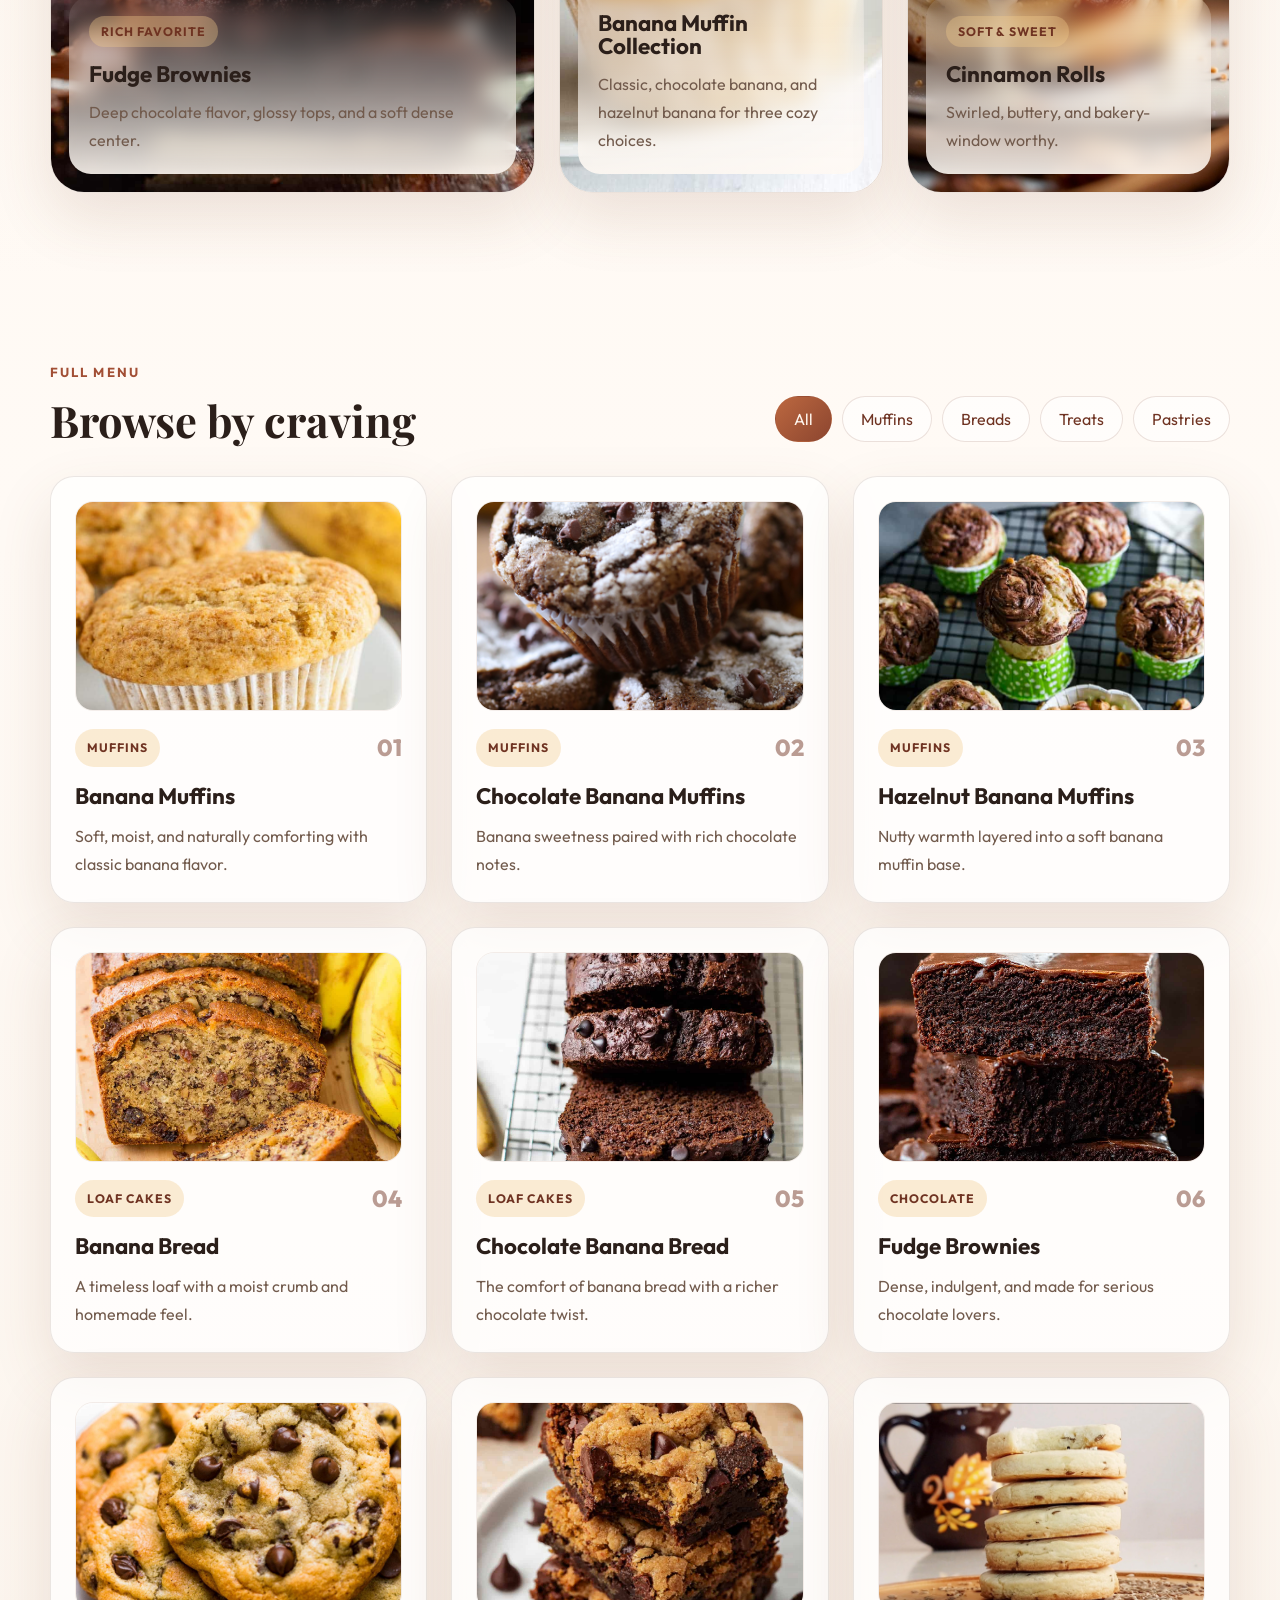
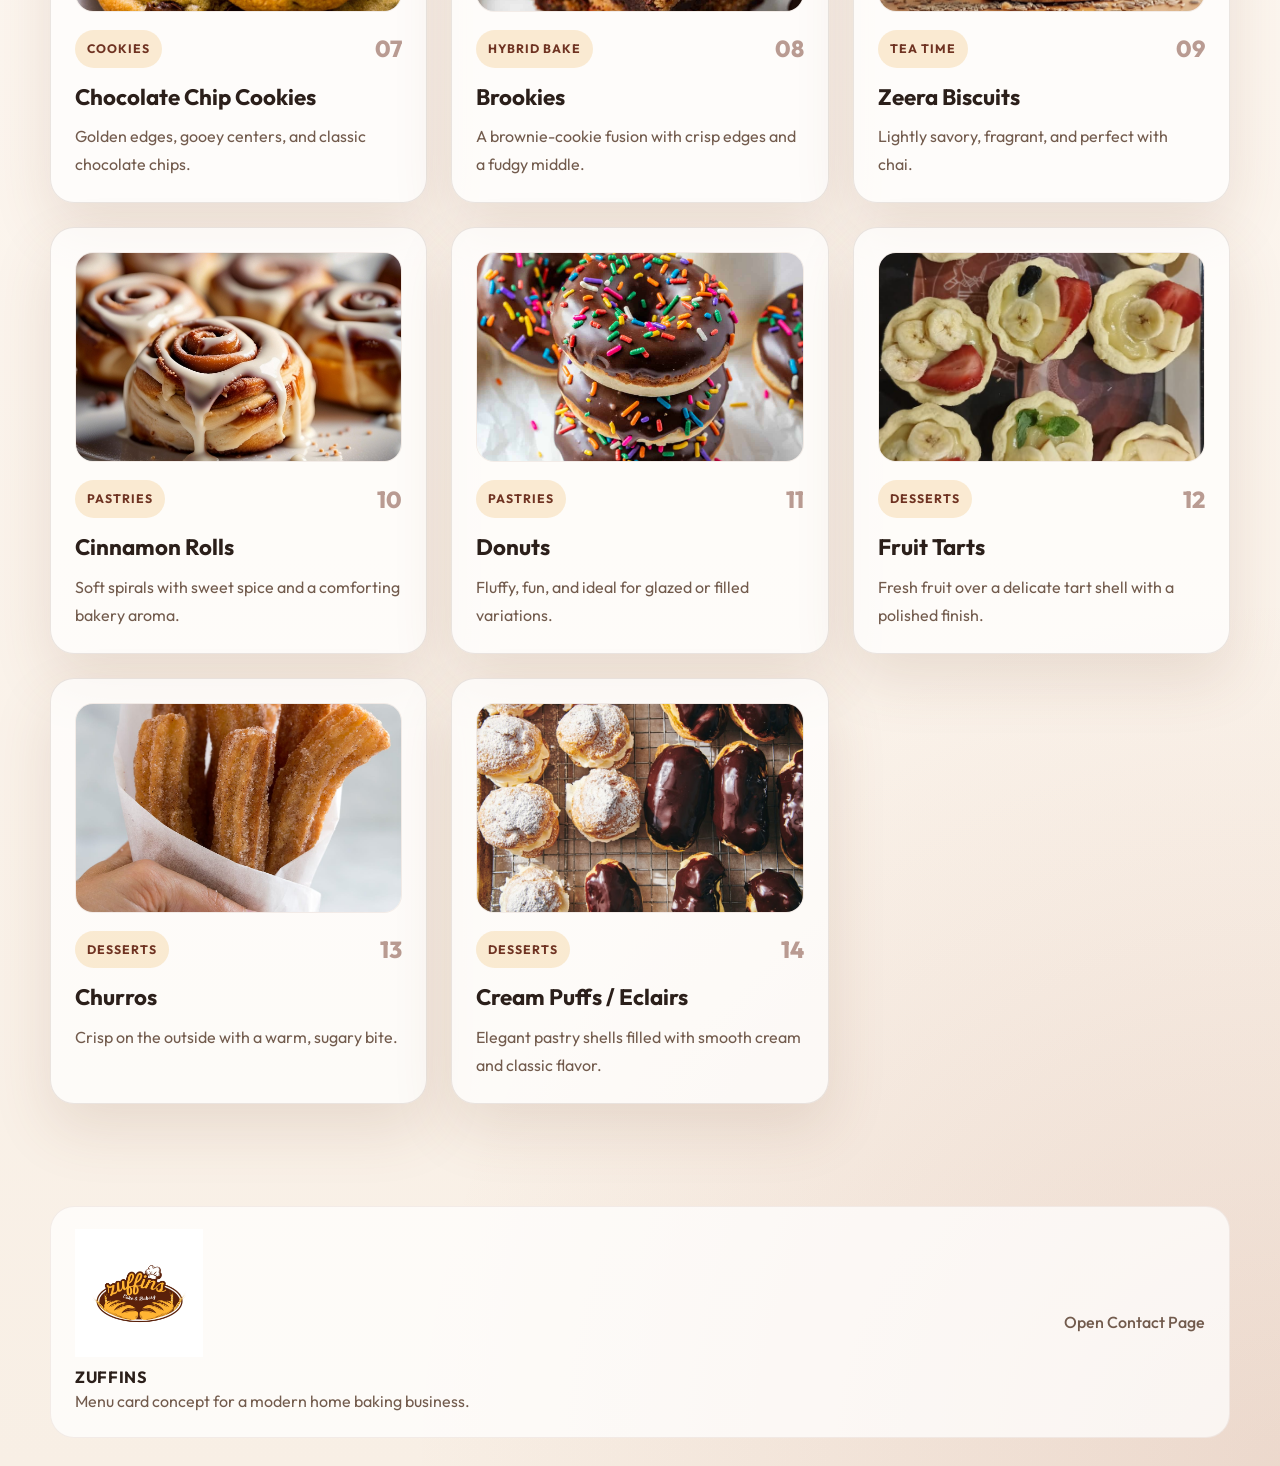
==== commit bda73802: "Restore desktop layout and limit mobile scaling" ====
--- a/index.html
+++ b/index.html
@@ -2,7 +2,7 @@
 <html lang="en">
 <head>
   <meta charset="UTF-8">
-  <meta name="viewport" content="width=1440, initial-scale=1.0">
+  <meta name="viewport" content="width=device-width, initial-scale=1.0">
   <title>Zuffins | Bakery Menu</title>
   <meta name="description" content="A modern bakery menu featuring muffins, brownies, cookies, breads, and more.">
   <link rel="preconnect" href="https://fonts.googleapis.com">
--- a/bakery-menu.css
+++ b/bakery-menu.css
@@ -35,11 +35,13 @@
 
 .desktop-scale-shell {
   width: 100%;
-  overflow: hidden;
+  overflow: visible;
+  height: auto !important;
 }
 
 .desktop-scale-stage {
-  width: 1440px;
+  width: 100%;
+  transform: none !important;
   transform-origin: top left;
 }
 
@@ -577,6 +579,14 @@
 }
 
 @media (max-width: 760px) {
+  .desktop-scale-shell {
+    overflow: hidden;
+  }
+
+  .desktop-scale-stage {
+    width: 1440px;
+  }
+
   .site-header {
     position: static;
   }
